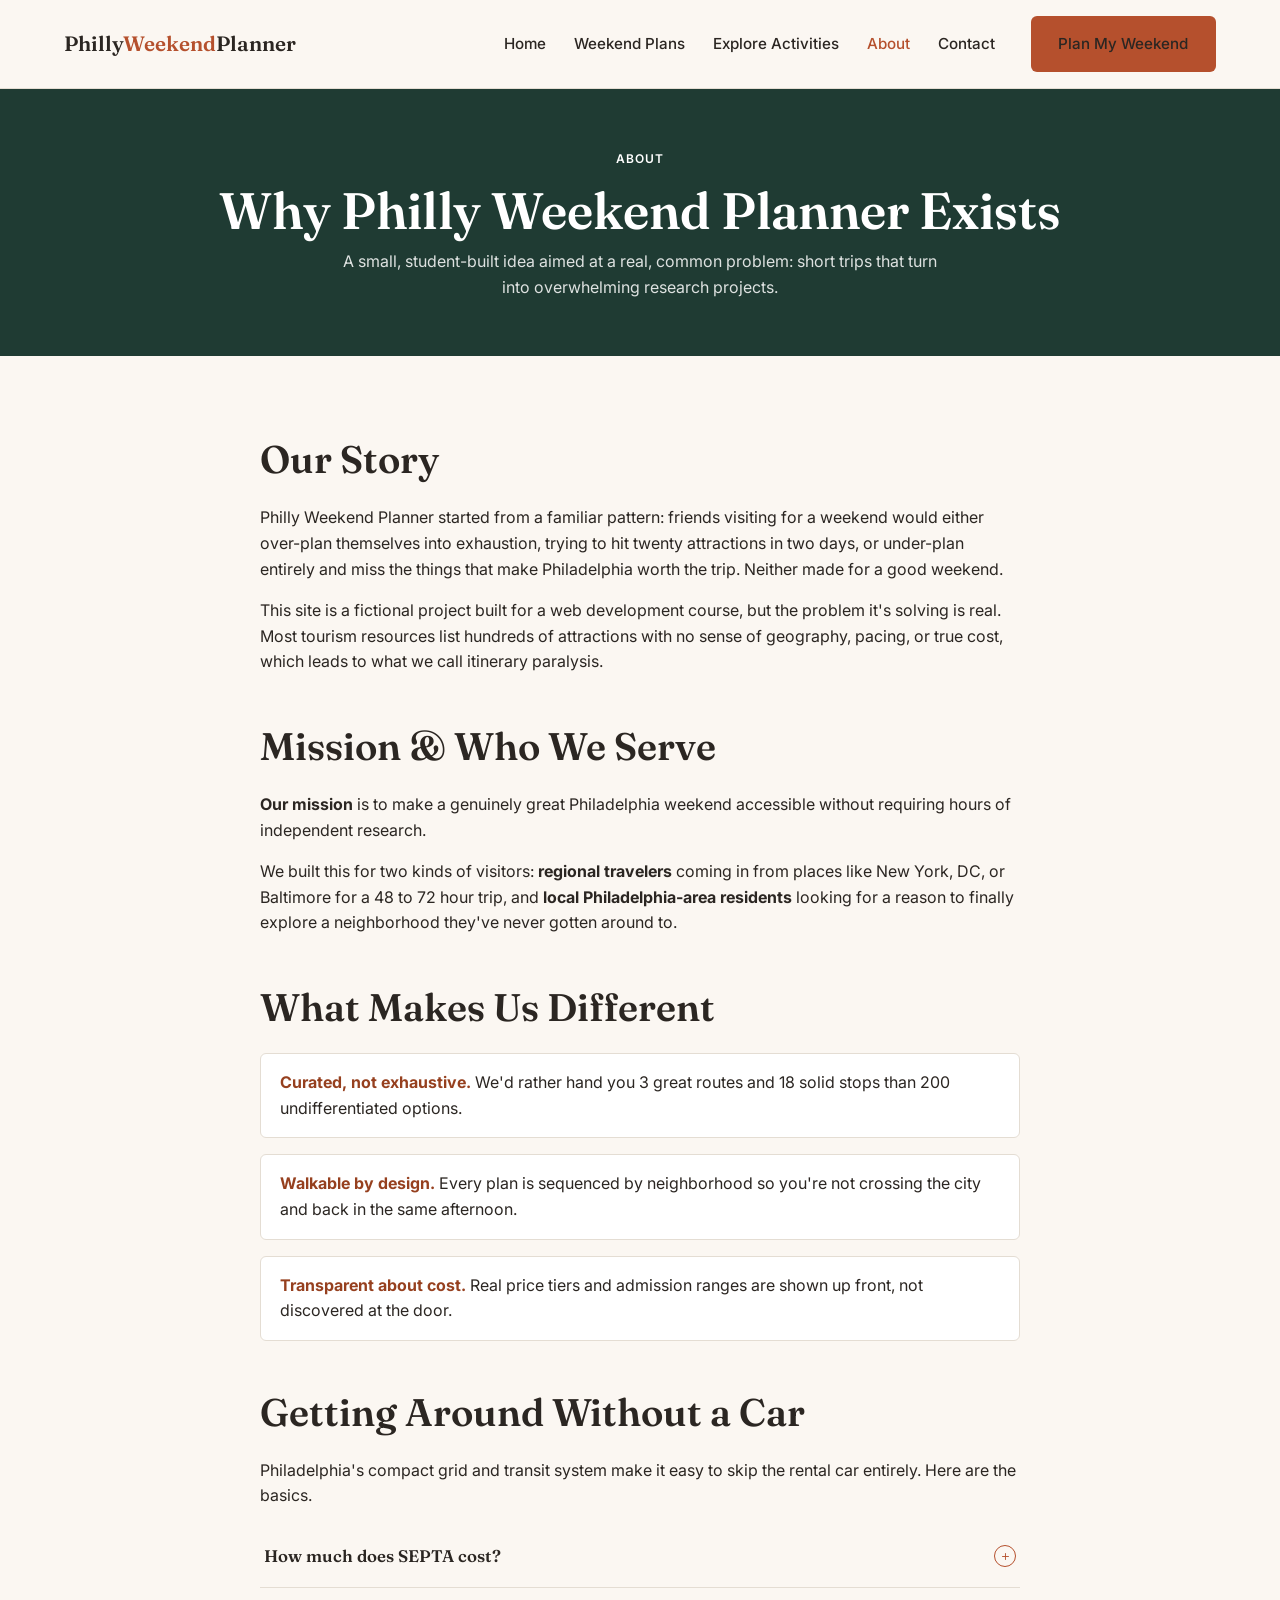
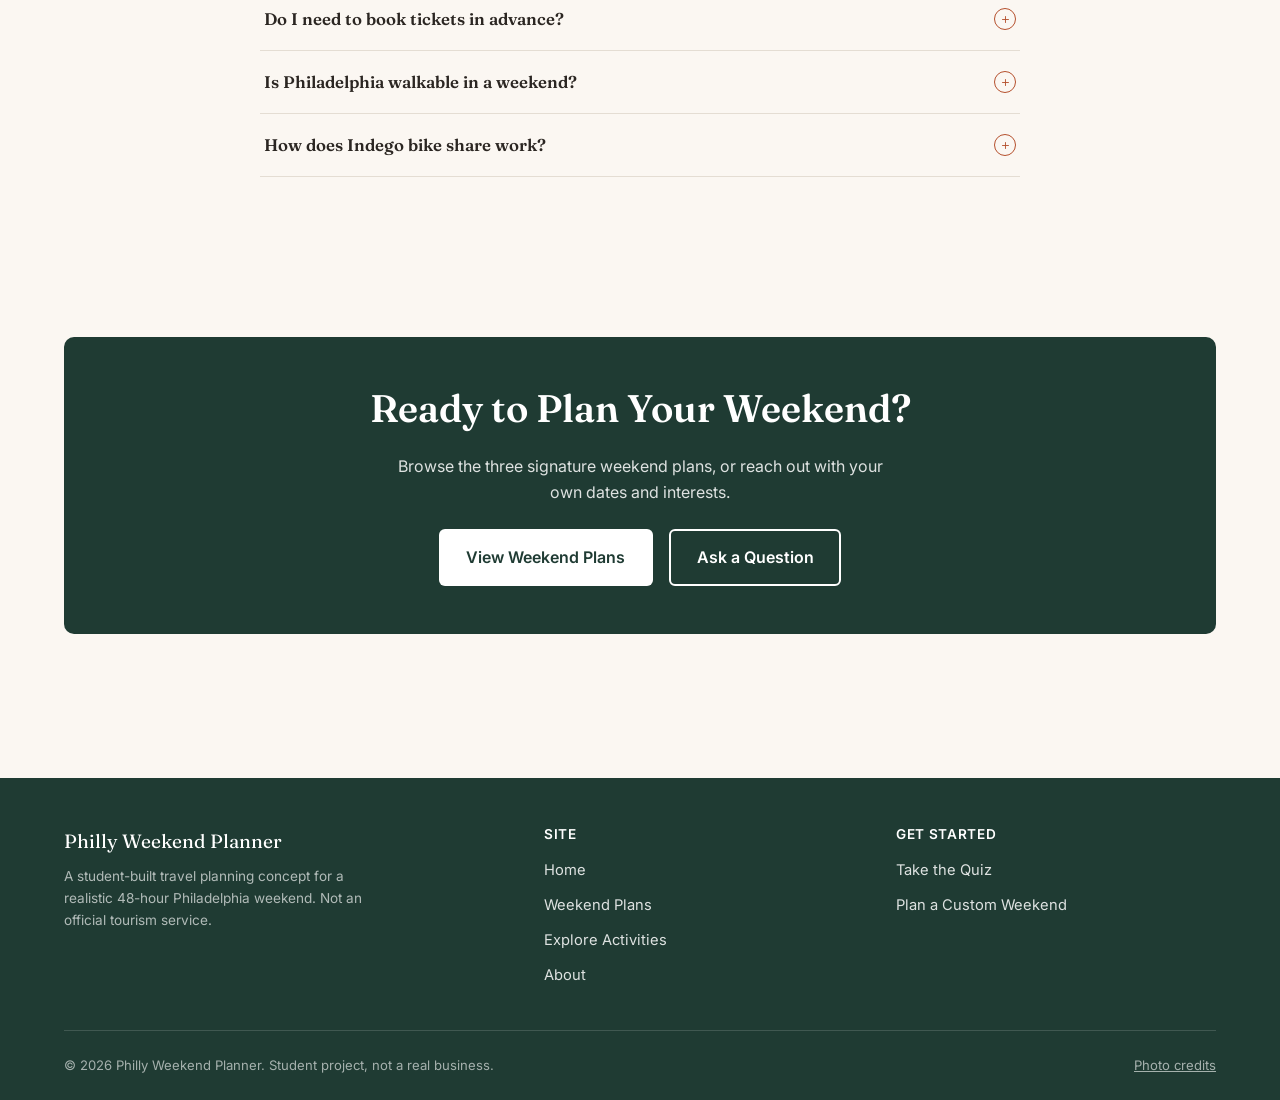
==== about.html @ f0b13072 "Add initial Philly Weekend Planner site draft Five-page static site (home, weekend plans, explore ac" ====
<!DOCTYPE html>
<html lang="en">
<head>
<meta charset="UTF-8" />
<meta name="viewport" content="width=device-width, initial-scale=1.0" />
<title>About | Philly Weekend Planner</title>
<meta name="description" content="Who Philly Weekend Planner is, why it exists, and how to get around Philadelphia without a car." />
<link rel="preconnect" href="https://fonts.googleapis.com">
<link rel="preconnect" href="https://fonts.gstatic.com" crossorigin>
<link href="https://fonts.googleapis.com/css2?family=Fraunces:wght@500;600;700&family=Inter:wght@400;500;600;700&display=swap" rel="stylesheet">
<link rel="stylesheet" href="css/styles.css" />
</head>
<body>

<header class="site-header">
  <nav class="nav">
    <a href="index.html" class="nav-logo">Philly<span>Weekend</span>Planner</a>
    <button class="nav-toggle" id="nav-toggle" aria-label="Toggle navigation" aria-expanded="false" aria-controls="nav-links">
      <span class="nav-toggle-bar"></span>
      <span class="nav-toggle-bar"></span>
      <span class="nav-toggle-bar"></span>
    </button>
    <ul class="nav-links" id="nav-links">
      <li><a href="index.html">Home</a></li>
      <li><a href="plans.html">Weekend Plans</a></li>
      <li><a href="explore.html">Explore Activities</a></li>
      <li><a href="about.html" aria-current="page">About</a></li>
      <li><a href="contact.html">Contact</a></li>
      <li class="nav-cta"><a href="index.html#quiz" class="btn btn-primary">Plan My Weekend</a></li>
    </ul>
  </nav>
</header>

<section class="page-banner">
  <div class="container">
    <span class="eyebrow" style="color:#fff;">About</span>
    <h1>Why Philly Weekend Planner Exists</h1>
    <p>A small, student-built idea aimed at a real, common problem: short trips that turn into overwhelming research projects.</p>
  </div>
</section>

<section>
  <div class="container">

    <div class="about-block">
      <h2>Our Story</h2>
      <p>Philly Weekend Planner started from a familiar pattern: friends visiting for a weekend would either over-plan themselves into exhaustion, trying to hit twenty attractions in two days, or under-plan entirely and miss the things that make Philadelphia worth the trip. Neither made for a good weekend.</p>
      <p>This site is a fictional project built for a web development course, but the problem it's solving is real. Most tourism resources list hundreds of attractions with no sense of geography, pacing, or true cost, which leads to what we call itinerary paralysis.</p>
    </div>

    <div class="about-block">
      <h2>Mission &amp; Who We Serve</h2>
      <p><strong>Our mission</strong> is to make a genuinely great Philadelphia weekend accessible without requiring hours of independent research.</p>
      <p>We built this for two kinds of visitors: <strong>regional travelers</strong> coming in from places like New York, DC, or Baltimore for a 48 to 72 hour trip, and <strong>local Philadelphia-area residents</strong> looking for a reason to finally explore a neighborhood they've never gotten around to.</p>
    </div>

    <div class="about-block">
      <h2>What Makes Us Different</h2>
      <ul class="differentiator-list">
        <li><strong>Curated, not exhaustive.</strong> We'd rather hand you 3 great routes and 18 solid stops than 200 undifferentiated options.</li>
        <li><strong>Walkable by design.</strong> Every plan is sequenced by neighborhood so you're not crossing the city and back in the same afternoon.</li>
        <li><strong>Transparent about cost.</strong> Real price tiers and admission ranges are shown up front, not discovered at the door.</li>
      </ul>
    </div>

    <div class="about-block">
      <h2>Getting Around Without a Car</h2>
      <p>Philadelphia's compact grid and transit system make it easy to skip the rental car entirely. Here are the basics.</p>

      <div class="accordion" id="faq-accordion">
        <div class="accordion-item">
          <button class="accordion-trigger" aria-expanded="false">
            How much does SEPTA cost?
            <span class="accordion-icon">+</span>
          </button>
          <div class="accordion-panel">
            <div class="accordion-panel-inner">
              <p>The base fare for bus and subway is $2.90 per ride when you tap a contactless credit card, debit card, Apple Pay, Google Pay, or a SEPTA Key card. Free transfers are included on up to two connections within two hours.</p>
            </div>
          </div>
        </div>
        <div class="accordion-item">
          <button class="accordion-trigger" aria-expanded="false">
            Do I need to book tickets in advance?
            <span class="accordion-icon">+</span>
          </button>
          <div class="accordion-panel">
            <div class="accordion-panel-inner">
              <p>For a few stops, yes. Independence Hall requires a free timed-entry reservation (plus a $1 booking fee), and Philadelphia's Magic Gardens sells out its weekend timed tickets days in advance. Most other stops, including the Liberty Bell and Reading Terminal Market, are walk-up.</p>
            </div>
          </div>
        </div>
        <div class="accordion-item">
          <button class="accordion-trigger" aria-expanded="false">
            Is Philadelphia walkable in a weekend?
            <span class="accordion-icon">+</span>
          </button>
          <div class="accordion-panel">
            <div class="accordion-panel-inner">
              <p>Yes, within a neighborhood. Center City sits on a compact grid between two rivers, and walking across the entire downtown core takes roughly 25 to 30 minutes. Our plans are built to keep each day's stops within one or two connected neighborhoods.</p>
            </div>
          </div>
        </div>
        <div class="accordion-item">
          <button class="accordion-trigger" aria-expanded="false">
            How does Indego bike share work?
            <span class="accordion-icon">+</span>
          </button>
          <div class="accordion-panel">
            <div class="accordion-panel-inner">
              <p>Indego has over 2,000 bikes across 200+ docking stations citywide. A 24-hour guest pass is $15 and includes unlimited 60-minute rides on classic bikes, which is plenty for getting between neighborhoods on your own schedule.</p>
            </div>
          </div>
        </div>
      </div>
    </div>

  </div>
</section>

<section>
  <div class="container">
    <div class="cta-banner">
      <h2>Ready to Plan Your Weekend?</h2>
      <p>Browse the three signature weekend plans, or reach out with your own dates and interests.</p>
      <div class="cta-row">
        <a href="plans.html" class="btn btn-light">View Weekend Plans</a>
        <a href="contact.html" class="btn btn-secondary" style="border-color:#fff; color:#fff;">Ask a Question</a>
      </div>
    </div>
  </div>
</section>

<footer class="site-footer">
  <div class="container">
    <div class="footer-grid">
      <div>
        <div class="footer-brand">Philly Weekend Planner</div>
        <p class="footer-note">A student-built travel planning concept for a realistic 48-hour Philadelphia weekend. Not an official tourism service.</p>
      </div>
      <div>
        <h4>Site</h4>
        <ul>
          <li><a href="index.html">Home</a></li>
          <li><a href="plans.html">Weekend Plans</a></li>
          <li><a href="explore.html">Explore Activities</a></li>
          <li><a href="about.html">About</a></li>
        </ul>
      </div>
      <div>
        <h4>Get Started</h4>
        <ul>
          <li><a href="index.html#quiz">Take the Quiz</a></li>
          <li><a href="contact.html">Plan a Custom Weekend</a></li>
        </ul>
      </div>
    </div>
    <div class="footer-bottom">
      <span>&copy; 2026 Philly Weekend Planner. Student project, not a real business.</span>
      <a href="images/CREDITS.md">Photo credits</a>
    </div>
  </div>
</footer>

<script src="js/nav.js"></script>
<script src="js/accordion.js"></script>
</body>
</html>
---- css/styles.css ----
/* ==========================================================================
   Philly Weekend Planner — shared stylesheet
   ========================================================================== */

:root {
  /* Colors */
  --color-bg: #fbf7f2;
  --color-surface: #ffffff;
  --color-text: #2b2622;
  --color-text-muted: #6b6259;
  --color-border: #e4ddd3;

  --color-primary: #b5502d;
  --color-primary-dark: #96401f;
  --color-secondary: #1f3b33;
  --color-secondary-light: #2e5347;

  --color-success-bg: #eaf4ea;
  --color-success-text: #205a2b;
  --color-error: #a3271b;
  --color-error-bg: #fbeceb;

  /* Type */
  --font-heading: "Fraunces", "Iowan Old Style", "Palatino Linotype", Georgia, serif;
  --font-body: "Inter", "Segoe UI", system-ui, -apple-system, sans-serif;

  /* Layout */
  --container-width: 1200px;
  --radius: 10px;
  --radius-sm: 6px;
  --shadow-card: 0 2px 10px rgba(43, 38, 34, 0.08);
  --shadow-card-hover: 0 8px 24px rgba(43, 38, 34, 0.14);
  --section-padding: 5rem 0;
}

@media (max-width: 600px) {
  :root {
    --section-padding: 3rem 0;
  }
}

/* ---- Reset & base ---- */
* { box-sizing: border-box; }
html { scroll-behavior: smooth; }

body {
  margin: 0;
  font-family: var(--font-body);
  color: var(--color-text);
  background: var(--color-bg);
  line-height: 1.6;
  font-size: 16px;
}

h1, h2, h3, h4 {
  font-family: var(--font-heading);
  line-height: 1.2;
  margin: 0 0 0.6em;
  font-weight: 600;
}

h1 { font-size: clamp(2rem, 5vw, 3.2rem); }
h2 { font-size: clamp(1.6rem, 3.5vw, 2.4rem); }
h3 { font-size: clamp(1.2rem, 2.5vw, 1.5rem); }

p { margin: 0 0 1em; }
p:last-child { margin-bottom: 0; }

a { color: var(--color-primary); }

img { max-width: 100%; height: auto; display: block; }

ul { padding-left: 1.2em; }

.container {
  width: 100%;
  max-width: var(--container-width);
  margin: 0 auto;
  padding: 0 1.5rem;
}

section { padding: var(--section-padding); }

.section-intro {
  max-width: 680px;
  margin: 0 auto 2.5rem;
  text-align: center;
}

.section-intro p { color: var(--color-text-muted); }

.eyebrow {
  display: inline-block;
  font-family: var(--font-body);
  font-weight: 600;
  letter-spacing: 0.08em;
  text-transform: uppercase;
  font-size: 0.75rem;
  color: var(--color-primary);
  margin-bottom: 0.75rem;
}

.text-center { text-align: center; }

/* ---- Buttons ---- */
.btn {
  display: inline-block;
  font-family: var(--font-body);
  font-weight: 600;
  font-size: 1rem;
  padding: 0.85rem 1.6rem;
  border-radius: var(--radius-sm);
  border: 2px solid transparent;
  cursor: pointer;
  text-decoration: none;
  text-align: center;
  transition: transform 0.15s ease, box-shadow 0.15s ease, background-color 0.15s ease;
}

.btn:active { transform: translateY(1px); }

.btn-primary {
  background: var(--color-primary);
  color: #fff;
}
.btn-primary:hover { background: var(--color-primary-dark); }

.btn-secondary {
  background: transparent;
  border-color: var(--color-secondary);
  color: var(--color-secondary);
}
.btn-secondary:hover { background: var(--color-secondary); color: #fff; }

.btn-light {
  background: #fff;
  color: var(--color-secondary);
}
.btn-light:hover { background: var(--color-bg); }

.btn-block { display: block; width: 100%; }

.cta-row {
  display: flex;
  flex-wrap: wrap;
  gap: 1rem;
  margin-top: 1.5rem;
}

/* ---- Header / Nav ---- */
.site-header {
  position: sticky;
  top: 0;
  z-index: 100;
  background: var(--color-bg);
  border-bottom: 1px solid var(--color-border);
}

.nav {
  display: flex;
  align-items: center;
  justify-content: space-between;
  padding: 1rem 1.5rem;
  max-width: var(--container-width);
  margin: 0 auto;
}

.nav-logo {
  font-family: var(--font-heading);
  font-weight: 600;
  font-size: 1.3rem;
  color: var(--color-text);
  text-decoration: none;
}

.nav-logo span { color: var(--color-primary); }

.nav-toggle {
  display: none;
  background: none;
  border: none;
  cursor: pointer;
  padding: 0.4rem;
}

.nav-toggle-bar {
  display: block;
  width: 24px;
  height: 2px;
  background: var(--color-text);
  margin: 5px 0;
  transition: transform 0.2s ease, opacity 0.2s ease;
}

.nav-links {
  display: flex;
  align-items: center;
  gap: 1.75rem;
  list-style: none;
  margin: 0;
  padding: 0;
}

.nav-links a {
  color: var(--color-text);
  text-decoration: none;
  font-weight: 500;
  font-size: 0.95rem;
}

.nav-links a:hover,
.nav-links a[aria-current="page"] {
  color: var(--color-primary);
}

.nav-cta { margin-left: 0.5rem; }

@media (max-width: 820px) {
  .nav-toggle { display: block; }

  .nav-links {
    position: absolute;
    top: 100%;
    left: 0;
    right: 0;
    background: var(--color-bg);
    border-bottom: 1px solid var(--color-border);
    flex-direction: column;
    align-items: flex-start;
    gap: 0;
    max-height: 0;
    overflow: hidden;
    transition: max-height 0.25s ease;
  }

  .nav-links.is-open { max-height: 400px; }

  .nav-links li { width: 100%; }

  .nav-links a {
    display: block;
    padding: 1rem 1.5rem;
    width: 100%;
    border-top: 1px solid var(--color-border);
  }

  .nav-cta { margin: 0.75rem 1.5rem 1rem; }
  .nav-cta .btn { display: block; }
}

/* ---- Hero ---- */
.hero {
  position: relative;
  color: #fff;
  background-size: cover;
  background-position: center;
  background-repeat: no-repeat;
  padding: 6rem 0;
}

.hero-inner { max-width: 640px; }

.hero h1 { color: #fff; }

.hero p.lead {
  font-size: 1.15rem;
  color: rgba(255,255,255,0.9);
  max-width: 540px;
}

.page-banner {
  background: var(--color-secondary);
  color: #fff;
  padding: 3.5rem 0;
  text-align: center;
}

.page-banner h1 { color: #fff; margin-bottom: 0.5rem; }
.page-banner p { color: rgba(255,255,255,0.85); max-width: 620px; margin: 0 auto; }

/* ---- Value pillars ---- */
.pillars {
  display: grid;
  grid-template-columns: repeat(3, 1fr);
  gap: 1.75rem;
}

.pillar {
  background: var(--color-surface);
  border: 1px solid var(--color-border);
  border-radius: var(--radius);
  padding: 2rem 1.5rem;
  text-align: center;
}

.pillar-icon {
  width: 52px;
  height: 52px;
  margin: 0 auto 1rem;
  border-radius: 50%;
  background: var(--color-bg);
  display: flex;
  align-items: center;
  justify-content: center;
  font-size: 1.5rem;
}

.pillar h3 { margin-bottom: 0.5rem; }
.pillar p { color: var(--color-text-muted); font-size: 0.95rem; }

@media (max-width: 760px) {
  .pillars { grid-template-columns: 1fr; }
}

/* ---- Cards (generic) ---- */
.card-grid {
  display: grid;
  grid-template-columns: repeat(3, 1fr);
  gap: 1.75rem;
}

.card {
  background: var(--color-surface);
  border: 1px solid var(--color-border);
  border-radius: var(--radius);
  overflow: hidden;
  box-shadow: var(--shadow-card);
  transition: box-shadow 0.2s ease, transform 0.2s ease;
  display: flex;
  flex-direction: column;
}

.card:hover { box-shadow: var(--shadow-card-hover); transform: translateY(-2px); }

.card-image {
  aspect-ratio: 4 / 3;
  width: 100%;
  object-fit: cover;
  background: var(--color-border);
}

.card-body {
  padding: 1.4rem;
  display: flex;
  flex-direction: column;
  flex-grow: 1;
}

.card-body h3 { margin-bottom: 0.4rem; }

.card-meta {
  display: flex;
  flex-wrap: wrap;
  gap: 0.4rem;
  margin-bottom: 0.7rem;
}

.tag {
  display: inline-block;
  font-size: 0.72rem;
  font-weight: 600;
  letter-spacing: 0.03em;
  text-transform: uppercase;
  padding: 0.25rem 0.6rem;
  border-radius: 999px;
  background: var(--color-bg);
  color: var(--color-text-muted);
  border: 1px solid var(--color-border);
}

.tag-price { color: var(--color-primary-dark); border-color: rgba(181,80,45,0.3); background: rgba(181,80,45,0.08); }
.tag-setting { color: var(--color-secondary); border-color: rgba(31,59,51,0.25); background: rgba(31,59,51,0.06); }

.card-body p.description {
  color: var(--color-text-muted);
  font-size: 0.94rem;
  flex-grow: 1;
}

.card-footer-link {
  margin-top: 0.9rem;
  font-weight: 600;
  font-size: 0.9rem;
  text-decoration: none;
}

@media (max-width: 980px) {
  .card-grid { grid-template-columns: repeat(2, 1fr); }
}
@media (max-width: 620px) {
  .card-grid { grid-template-columns: 1fr; }
}

/* ---- CTA banner ---- */
.cta-banner {
  background: var(--color-secondary);
  color: #fff;
  border-radius: var(--radius);
  padding: 3rem 2rem;
  text-align: center;
}

.cta-banner h2 { color: #fff; }
.cta-banner p { color: rgba(255,255,255,0.85); max-width: 520px; margin: 0 auto 0.5rem; }
.cta-banner .cta-row { justify-content: center; }

/* ---- Quiz ---- */
.quiz-panel {
  background: var(--color-surface);
  border: 1px solid var(--color-border);
  border-radius: var(--radius);
  padding: 2.5rem;
  max-width: 780px;
  margin: 0 auto;
}

.quiz-question { margin-bottom: 1.75rem; }
.quiz-question legend {
  font-family: var(--font-heading);
  font-weight: 600;
  font-size: 1.1rem;
  padding: 0;
  margin-bottom: 0.9rem;
}

.quiz-options {
  display: grid;
  grid-template-columns: repeat(auto-fit, minmax(190px, 1fr));
  gap: 0.75rem;
}

.quiz-option {
  position: relative;
}

.quiz-option input {
  position: absolute;
  opacity: 0;
  inset: 0;
  cursor: pointer;
}

.quiz-option label {
  display: block;
  padding: 0.9rem 1rem;
  border: 1.5px solid var(--color-border);
  border-radius: var(--radius-sm);
  cursor: pointer;
  font-weight: 500;
  font-size: 0.95rem;
  transition: border-color 0.15s ease, background-color 0.15s ease;
}

.quiz-option input:checked + label {
  border-color: var(--color-primary);
  background: rgba(181,80,45,0.08);
  color: var(--color-primary-dark);
}

.quiz-option input:focus-visible + label {
  outline: 2px solid var(--color-primary);
  outline-offset: 2px;
}

.quiz-error {
  color: var(--color-error);
  font-size: 0.88rem;
  margin: -0.5rem 0 1rem;
  display: none;
}

.quiz-error.is-visible { display: block; }

#quiz-results { margin-top: 2rem; }

.result-card {
  background: var(--color-bg);
  border: 1px solid var(--color-border);
  border-radius: var(--radius);
  padding: 2rem;
  animation: fadeIn 0.3s ease;
}

.result-card h3 { margin-bottom: 0.3rem; }
.result-card .result-tagline { color: var(--color-text-muted); margin-bottom: 1.2rem; }

.result-columns {
  display: grid;
  grid-template-columns: 1fr 1fr;
  gap: 1.5rem;
  margin-bottom: 1.2rem;
}

.result-columns h4 {
  font-family: var(--font-body);
  text-transform: uppercase;
  letter-spacing: 0.04em;
  font-size: 0.78rem;
  color: var(--color-primary-dark);
  margin-bottom: 0.5rem;
}

.result-columns ul { margin: 0; padding-left: 1.1em; font-size: 0.94rem; }
.result-columns li { margin-bottom: 0.35rem; }

.result-budget-note {
  font-size: 0.9rem;
  color: var(--color-secondary);
  background: rgba(31,59,51,0.07);
  border-radius: var(--radius-sm);
  padding: 0.7rem 1rem;
  margin-bottom: 1.3rem;
}

@media (max-width: 560px) {
  .quiz-panel { padding: 1.5rem; }
  .result-columns { grid-template-columns: 1fr; }
}

@keyframes fadeIn {
  from { opacity: 0; transform: translateY(6px); }
  to { opacity: 1; transform: translateY(0); }
}

/* ---- Offerings (Weekend Plans page) ---- */
.offering {
  display: grid;
  grid-template-columns: 1fr 1fr;
  gap: 2.5rem;
  align-items: center;
  padding: 3rem 0;
  border-bottom: 1px solid var(--color-border);
}

.offering:last-of-type { border-bottom: none; }

.offering:nth-of-type(even) .offering-image { order: 2; }

.offering-image img {
  border-radius: var(--radius);
  aspect-ratio: 5 / 4;
  object-fit: cover;
}

.offering-benefit {
  background: var(--color-bg);
  border-left: 3px solid var(--color-primary);
  padding: 0.9rem 1.1rem;
  border-radius: 0 var(--radius-sm) var(--radius-sm) 0;
  margin: 1.2rem 0;
  font-size: 0.95rem;
}

.schedule {
  display: grid;
  grid-template-columns: 1fr 1fr;
  gap: 1.2rem;
  margin: 1.2rem 0;
}

.schedule h4 {
  font-family: var(--font-body);
  text-transform: uppercase;
  letter-spacing: 0.04em;
  font-size: 0.75rem;
  color: var(--color-text-muted);
  margin-bottom: 0.5rem;
}

.schedule ul { margin: 0; padding-left: 1.1em; font-size: 0.92rem; }
.schedule li { margin-bottom: 0.4rem; }

@media (max-width: 860px) {
  .offering { grid-template-columns: 1fr; }
  .offering:nth-of-type(even) .offering-image { order: 0; }
  .schedule { grid-template-columns: 1fr; }
}

.callout {
  background: #fff8ec;
  border: 1px solid #f0ddb0;
  border-radius: var(--radius);
  padding: 1.5rem 1.75rem;
  margin-top: 1rem;
}

.callout h3 { margin-bottom: 0.5rem; }

/* ---- Explore / filters ---- */
.filter-bar {
  background: var(--color-surface);
  border: 1px solid var(--color-border);
  border-radius: var(--radius);
  padding: 1.5rem;
  display: grid;
  grid-template-columns: 2fr 1fr 1fr 1fr;
  gap: 1rem;
  margin-bottom: 2rem;
}

.filter-field label {
  display: block;
  font-size: 0.78rem;
  font-weight: 600;
  text-transform: uppercase;
  letter-spacing: 0.03em;
  color: var(--color-text-muted);
  margin-bottom: 0.4rem;
}

.filter-field input,
.filter-field select {
  width: 100%;
  padding: 0.65rem 0.75rem;
  border: 1.5px solid var(--color-border);
  border-radius: var(--radius-sm);
  font-family: var(--font-body);
  font-size: 0.95rem;
  background: #fff;
  color: var(--color-text);
}

.filter-field input:focus,
.filter-field select:focus {
  outline: 2px solid var(--color-primary);
  outline-offset: 1px;
}

@media (max-width: 900px) {
  .filter-bar { grid-template-columns: 1fr 1fr; }
}
@media (max-width: 560px) {
  .filter-bar { grid-template-columns: 1fr; }
}

.results-meta {
  display: flex;
  justify-content: space-between;
  align-items: baseline;
  margin-bottom: 1.2rem;
  color: var(--color-text-muted);
  font-size: 0.9rem;
}

.empty-state {
  text-align: center;
  padding: 3.5rem 1.5rem;
  color: var(--color-text-muted);
  border: 1px dashed var(--color-border);
  border-radius: var(--radius);
  display: none;
}

.empty-state.is-visible { display: block; }

/* ---- About page ---- */
.about-block {
  max-width: 760px;
  margin: 0 auto 3rem;
}

.about-block:last-child { margin-bottom: 0; }

.differentiator-list {
  list-style: none;
  padding: 0;
  display: grid;
  gap: 1rem;
}

.differentiator-list li {
  background: var(--color-surface);
  border: 1px solid var(--color-border);
  border-radius: var(--radius-sm);
  padding: 1rem 1.2rem;
}

.differentiator-list strong { color: var(--color-primary-dark); }

/* ---- Accordion ---- */
.accordion { max-width: 760px; margin: 0 auto; }

.accordion-item {
  border-bottom: 1px solid var(--color-border);
}

.accordion-trigger {
  width: 100%;
  text-align: left;
  background: none;
  border: none;
  padding: 1.25rem 0.25rem;
  font-family: var(--font-heading);
  font-size: 1.05rem;
  font-weight: 600;
  color: var(--color-text);
  cursor: pointer;
  display: flex;
  justify-content: space-between;
  align-items: center;
  gap: 1rem;
}

.accordion-icon {
  flex-shrink: 0;
  width: 22px;
  height: 22px;
  border-radius: 50%;
  border: 1.5px solid var(--color-primary);
  color: var(--color-primary);
  display: flex;
  align-items: center;
  justify-content: center;
  font-size: 1rem;
  transition: transform 0.2s ease;
}

.accordion-item.is-open .accordion-icon { transform: rotate(45deg); }

.accordion-panel {
  max-height: 0;
  overflow: hidden;
  transition: max-height 0.25s ease;
}

.accordion-panel-inner {
  padding: 0 0.25rem 1.25rem;
  color: var(--color-text-muted);
}

/* ---- Forms (Contact page) ---- */
.contact-layout {
  display: grid;
  grid-template-columns: 1.6fr 1fr;
  gap: 2.5rem;
  align-items: start;
}

@media (max-width: 860px) {
  .contact-layout { grid-template-columns: 1fr; }
}

.form-card {
  background: var(--color-surface);
  border: 1px solid var(--color-border);
  border-radius: var(--radius);
  padding: 2rem;
}

.form-row { margin-bottom: 1.3rem; }

.form-row label {
  display: block;
  font-weight: 600;
  font-size: 0.92rem;
  margin-bottom: 0.4rem;
}

.form-row .hint {
  font-weight: 400;
  color: var(--color-text-muted);
  font-size: 0.82rem;
}

.form-row input,
.form-row select,
.form-row textarea {
  width: 100%;
  padding: 0.75rem 0.9rem;
  border: 1.5px solid var(--color-border);
  border-radius: var(--radius-sm);
  font-family: var(--font-body);
  font-size: 1rem;
  background: #fff;
  color: var(--color-text);
}

.form-row textarea { resize: vertical; min-height: 110px; }

.form-row input:focus,
.form-row select:focus,
.form-row textarea:focus {
  outline: 2px solid var(--color-primary);
  outline-offset: 1px;
}

.form-row.has-error input,
.form-row.has-error select,
.form-row.has-error textarea {
  border-color: var(--color-error);
  background: var(--color-error-bg);
}

.field-error {
  display: none;
  color: var(--color-error);
  font-size: 0.85rem;
  margin-top: 0.4rem;
}

.form-row.has-error .field-error { display: block; }

.checkbox-group {
  display: grid;
  grid-template-columns: repeat(2, 1fr);
  gap: 0.5rem;
}

.checkbox-group label {
  display: flex;
  align-items: center;
  gap: 0.5rem;
  font-weight: 400;
  font-size: 0.92rem;
}

.checkbox-group input { width: auto; }

.form-banner {
  display: none;
  padding: 0.9rem 1.1rem;
  border-radius: var(--radius-sm);
  font-size: 0.92rem;
  margin-bottom: 1.3rem;
}

.form-banner.is-error {
  display: block;
  background: var(--color-error-bg);
  color: var(--color-error);
  border: 1px solid rgba(163,39,27,0.25);
}

.form-banner.is-success {
  display: block;
  background: var(--color-success-bg);
  color: var(--color-success-text);
  border: 1px solid rgba(32,90,43,0.25);
}

.sidebar-card {
  background: var(--color-secondary);
  color: #fff;
  border-radius: var(--radius);
  padding: 1.8rem;
}

.sidebar-card h3 { color: #fff; }
.sidebar-card ul { padding-left: 1.1em; }
.sidebar-card li { margin-bottom: 0.6rem; font-size: 0.94rem; color: rgba(255,255,255,0.9); }

/* ---- Footer ---- */
.site-footer {
  background: var(--color-secondary);
  color: rgba(255,255,255,0.85);
  padding: 3rem 0 1.5rem;
  margin-top: 4rem;
}

.footer-grid {
  display: grid;
  grid-template-columns: 1.4fr 1fr 1fr;
  gap: 2rem;
  margin-bottom: 2rem;
}

.footer-grid h4 {
  color: #fff;
  font-family: var(--font-body);
  font-size: 0.85rem;
  text-transform: uppercase;
  letter-spacing: 0.05em;
  margin-bottom: 0.9rem;
}

.footer-grid ul { list-style: none; padding: 0; margin: 0; }
.footer-grid li { margin-bottom: 0.6rem; }
.footer-grid a { color: rgba(255,255,255,0.85); text-decoration: none; font-size: 0.92rem; }
.footer-grid a:hover { color: #fff; }

.footer-brand { color: #fff; font-family: var(--font-heading); font-size: 1.2rem; margin-bottom: 0.6rem; }
.footer-note { font-size: 0.85rem; color: rgba(255,255,255,0.65); max-width: 320px; }

.footer-bottom {
  border-top: 1px solid rgba(255,255,255,0.15);
  padding-top: 1.5rem;
  font-size: 0.82rem;
  color: rgba(255,255,255,0.6);
  display: flex;
  flex-wrap: wrap;
  gap: 0.5rem 1.5rem;
  justify-content: space-between;
}

.footer-bottom a { color: rgba(255,255,255,0.6); }

@media (max-width: 700px) {
  .footer-grid { grid-template-columns: 1fr 1fr; }
}
@media (max-width: 460px) {
  .footer-grid { grid-template-columns: 1fr; }
}

/* ---- Two-up layout used on Home for featured plans intro etc ---- */
.split {
  display: grid;
  grid-template-columns: 1fr 1fr;
  gap: 2.5rem;
  align-items: center;
}

@media (max-width: 800px) {
  .split { grid-template-columns: 1fr; }
}

/* ---- Price tier legend chip used in offerings ---- */
.price-chip {
  display: inline-flex;
  align-items: center;
  gap: 0.4rem;
  font-size: 0.82rem;
  font-weight: 600;
  color: var(--color-primary-dark);
  margin-bottom: 0.5rem;
}

/* ---- Utility ---- */
.mt-lg { margin-top: 3rem; }
.visually-hidden {
  position: absolute;
  width: 1px; height: 1px;
  overflow: hidden;
  clip: rect(0 0 0 0);
  white-space: nowrap;
}
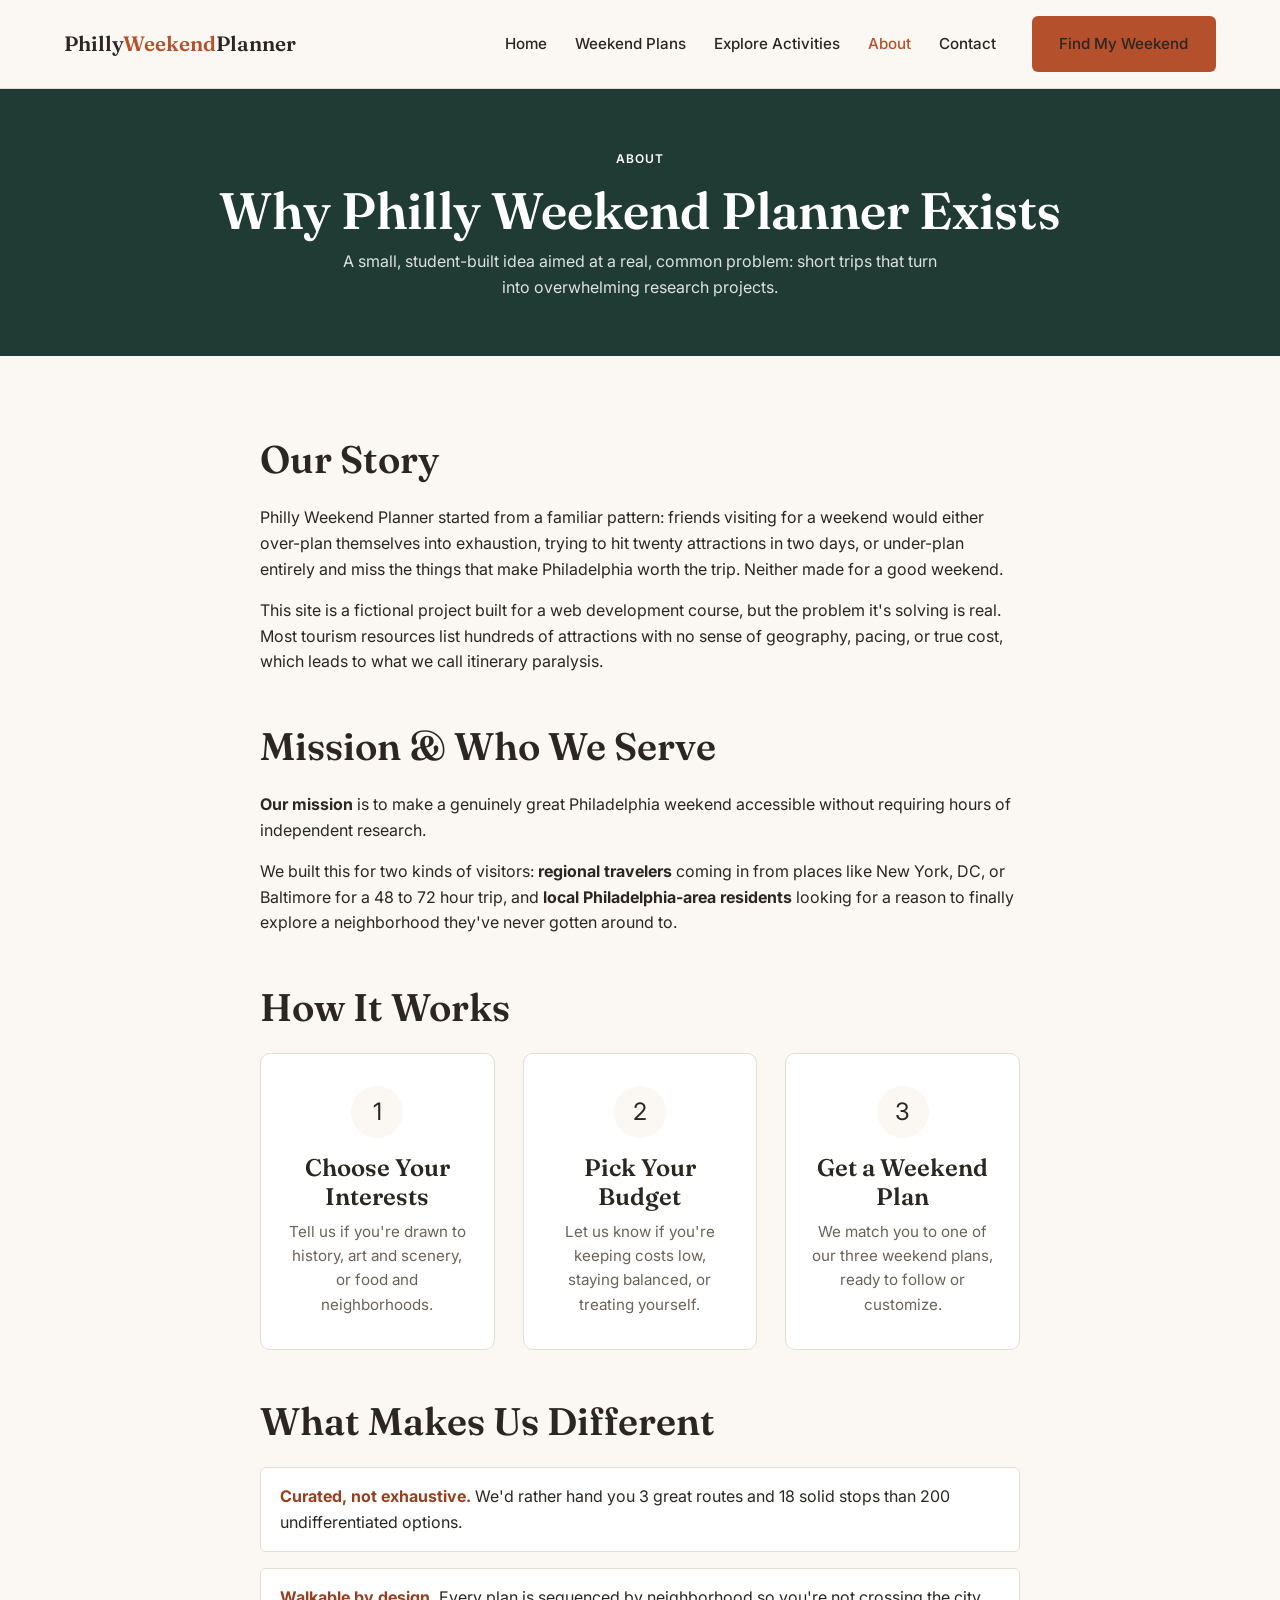
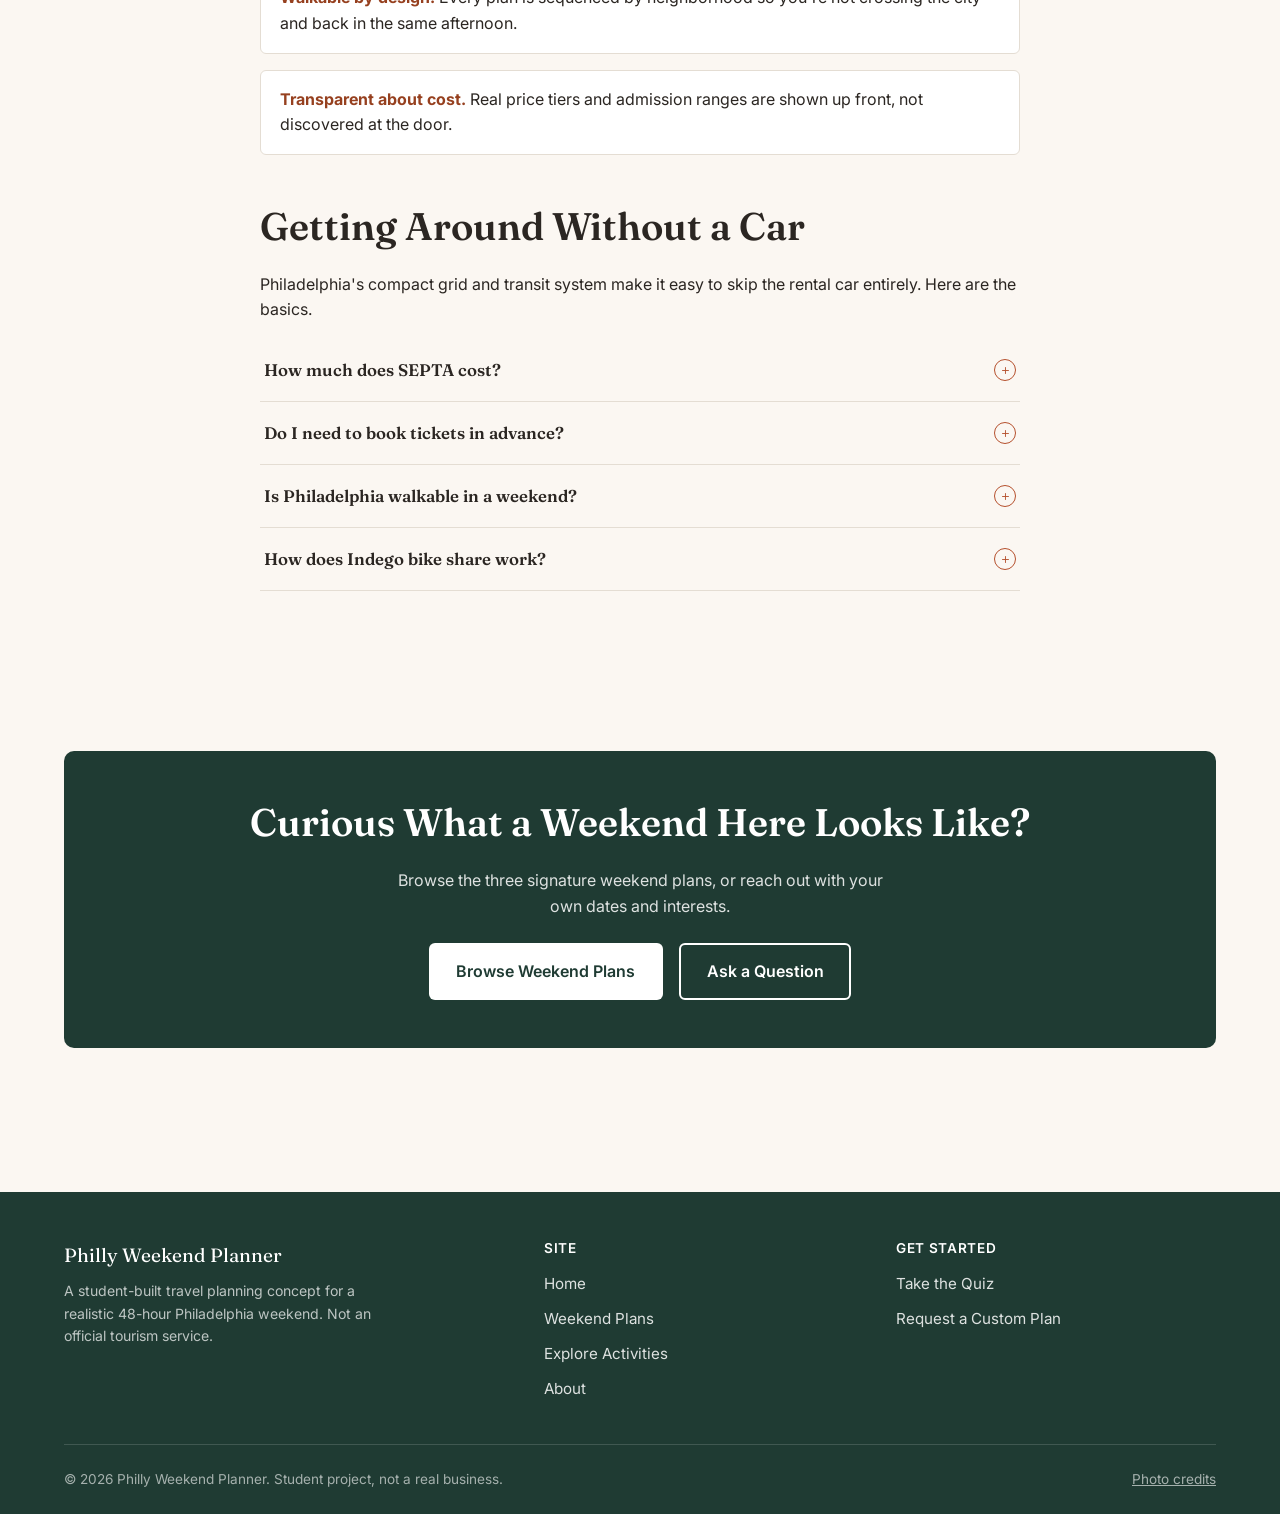
==== commit 14625ce2: "Refine site copy, quiz, images, and add budget calculator Clarify the personalized planning service " ====
--- a/about.html
+++ b/about.html
@@ -26,7 +26,7 @@
       <li><a href="explore.html">Explore Activities</a></li>
       <li><a href="about.html" aria-current="page">About</a></li>
       <li><a href="contact.html">Contact</a></li>
-      <li class="nav-cta"><a href="index.html#quiz" class="btn btn-primary">Plan My Weekend</a></li>
+      <li class="nav-cta"><a href="index.html#quiz" class="btn btn-primary">Find My Weekend</a></li>
     </ul>
   </nav>
 </header>
@@ -52,6 +52,27 @@
       <h2>Mission &amp; Who We Serve</h2>
       <p><strong>Our mission</strong> is to make a genuinely great Philadelphia weekend accessible without requiring hours of independent research.</p>
       <p>We built this for two kinds of visitors: <strong>regional travelers</strong> coming in from places like New York, DC, or Baltimore for a 48 to 72 hour trip, and <strong>local Philadelphia-area residents</strong> looking for a reason to finally explore a neighborhood they've never gotten around to.</p>
+    </div>
+
+    <div class="about-block">
+      <h2>How It Works</h2>
+      <div class="pillars">
+        <div class="pillar">
+          <div class="pillar-icon" aria-hidden="true">1</div>
+          <h3>Choose Your Interests</h3>
+          <p>Tell us if you're drawn to history, art and scenery, or food and neighborhoods.</p>
+        </div>
+        <div class="pillar">
+          <div class="pillar-icon" aria-hidden="true">2</div>
+          <h3>Pick Your Budget</h3>
+          <p>Let us know if you're keeping costs low, staying balanced, or treating yourself.</p>
+        </div>
+        <div class="pillar">
+          <div class="pillar-icon" aria-hidden="true">3</div>
+          <h3>Get a Weekend Plan</h3>
+          <p>We match you to one of our three weekend plans, ready to follow or customize.</p>
+        </div>
+      </div>
     </div>
 
     <div class="about-block">
@@ -121,10 +142,10 @@
 <section>
   <div class="container">
     <div class="cta-banner">
-      <h2>Ready to Plan Your Weekend?</h2>
+      <h2>Curious What a Weekend Here Looks Like?</h2>
       <p>Browse the three signature weekend plans, or reach out with your own dates and interests.</p>
       <div class="cta-row">
-        <a href="plans.html" class="btn btn-light">View Weekend Plans</a>
+        <a href="plans.html" class="btn btn-light">Browse Weekend Plans</a>
         <a href="contact.html" class="btn btn-secondary" style="border-color:#fff; color:#fff;">Ask a Question</a>
       </div>
     </div>
@@ -151,7 +172,7 @@
         <h4>Get Started</h4>
         <ul>
           <li><a href="index.html#quiz">Take the Quiz</a></li>
-          <li><a href="contact.html">Plan a Custom Weekend</a></li>
+          <li><a href="contact.html">Request a Custom Plan</a></li>
         </ul>
       </div>
     </div>
--- a/css/styles.css
+++ b/css/styles.css
@@ -118,6 +118,18 @@
 }
 
 .btn:active { transform: translateY(1px); }
+
+.btn:focus-visible {
+  outline: 3px solid var(--color-secondary);
+  outline-offset: 2px;
+}
+
+a:focus-visible,
+.accordion-trigger:focus-visible,
+.card-footer-link:focus-visible {
+  outline: 2px solid var(--color-primary);
+  outline-offset: 2px;
+}
 
 .btn-primary {
   background: var(--color-primary);
@@ -357,7 +369,7 @@
 
 .tag {
   display: inline-block;
-  font-size: 0.72rem;
+  font-size: 0.78rem;
   font-weight: 600;
   letter-spacing: 0.03em;
   text-transform: uppercase;
@@ -373,7 +385,7 @@
 
 .card-body p.description {
   color: var(--color-text-muted);
-  font-size: 0.94rem;
+  font-size: 0.97rem;
   flex-grow: 1;
 }
 
@@ -482,7 +494,15 @@
 }
 
 .result-card h3 { margin-bottom: 0.3rem; }
-.result-card .result-tagline { color: var(--color-text-muted); margin-bottom: 1.2rem; }
+.result-card .result-tagline { color: var(--color-text-muted); margin-bottom: 1rem; }
+
+.result-reason {
+  font-size: 0.95rem;
+  background: rgba(181,80,45,0.08);
+  border-radius: var(--radius-sm);
+  padding: 0.8rem 1rem;
+  margin-bottom: 1.3rem;
+}
 
 .result-columns {
   display: grid;
@@ -567,7 +587,7 @@
   margin-bottom: 0.5rem;
 }
 
-.schedule ul { margin: 0; padding-left: 1.1em; font-size: 0.92rem; }
+.schedule ul { margin: 0; padding-left: 1.1em; font-size: 0.96rem; }
 .schedule li { margin-bottom: 0.4rem; }
 
 @media (max-width: 860px) {
@@ -585,6 +605,50 @@
 }
 
 .callout h3 { margin-bottom: 0.5rem; }
+
+/* ---- Budget calculator (Weekend Plans page, secondary feature) ---- */
+.calculator-panel {
+  background: var(--color-surface);
+  border: 1px solid var(--color-border);
+  border-radius: var(--radius);
+  padding: 2rem;
+  max-width: 780px;
+  margin: 0 auto;
+}
+
+.calculator-inputs {
+  display: grid;
+  grid-template-columns: repeat(auto-fit, minmax(150px, 1fr));
+  gap: 1rem;
+  margin-bottom: 1.5rem;
+}
+
+.calculator-total {
+  display: flex;
+  align-items: baseline;
+  justify-content: space-between;
+  gap: 1rem;
+  background: var(--color-bg);
+  border-radius: var(--radius-sm);
+  padding: 1.1rem 1.4rem;
+}
+
+.calculator-total span {
+  font-weight: 600;
+  color: var(--color-text-muted);
+  font-size: 0.95rem;
+}
+
+.calculator-total strong {
+  font-family: var(--font-heading);
+  font-size: 1.8rem;
+  color: var(--color-primary-dark);
+}
+
+@media (max-width: 480px) {
+  .calculator-panel { padding: 1.5rem; }
+  .calculator-total { flex-direction: column; align-items: flex-start; gap: 0.3rem; }
+}
 
 /* ---- Explore / filters ---- */
 .filter-bar {
@@ -759,7 +823,7 @@
 .form-row .hint {
   font-weight: 400;
   color: var(--color-text-muted);
-  font-size: 0.82rem;
+  font-size: 0.86rem;
 }
 
 .form-row input,
@@ -794,7 +858,7 @@
 .field-error {
   display: none;
   color: var(--color-error);
-  font-size: 0.85rem;
+  font-size: 0.88rem;
   margin-top: 0.4rem;
 }
 
@@ -847,7 +911,7 @@
 
 .sidebar-card h3 { color: #fff; }
 .sidebar-card ul { padding-left: 1.1em; }
-.sidebar-card li { margin-bottom: 0.6rem; font-size: 0.94rem; color: rgba(255,255,255,0.9); }
+.sidebar-card li { margin-bottom: 0.6rem; font-size: 0.97rem; color: rgba(255,255,255,0.9); }
 
 /* ---- Footer ---- */
 .site-footer {
@@ -875,16 +939,16 @@
 
 .footer-grid ul { list-style: none; padding: 0; margin: 0; }
 .footer-grid li { margin-bottom: 0.6rem; }
-.footer-grid a { color: rgba(255,255,255,0.85); text-decoration: none; font-size: 0.92rem; }
+.footer-grid a { color: rgba(255,255,255,0.85); text-decoration: none; font-size: 0.95rem; }
 .footer-grid a:hover { color: #fff; }
 
 .footer-brand { color: #fff; font-family: var(--font-heading); font-size: 1.2rem; margin-bottom: 0.6rem; }
-.footer-note { font-size: 0.85rem; color: rgba(255,255,255,0.65); max-width: 320px; }
+.footer-note { font-size: 0.88rem; color: rgba(255,255,255,0.7); max-width: 320px; }
 
 .footer-bottom {
   border-top: 1px solid rgba(255,255,255,0.15);
   padding-top: 1.5rem;
-  font-size: 0.82rem;
+  font-size: 0.85rem;
   color: rgba(255,255,255,0.6);
   display: flex;
   flex-wrap: wrap;
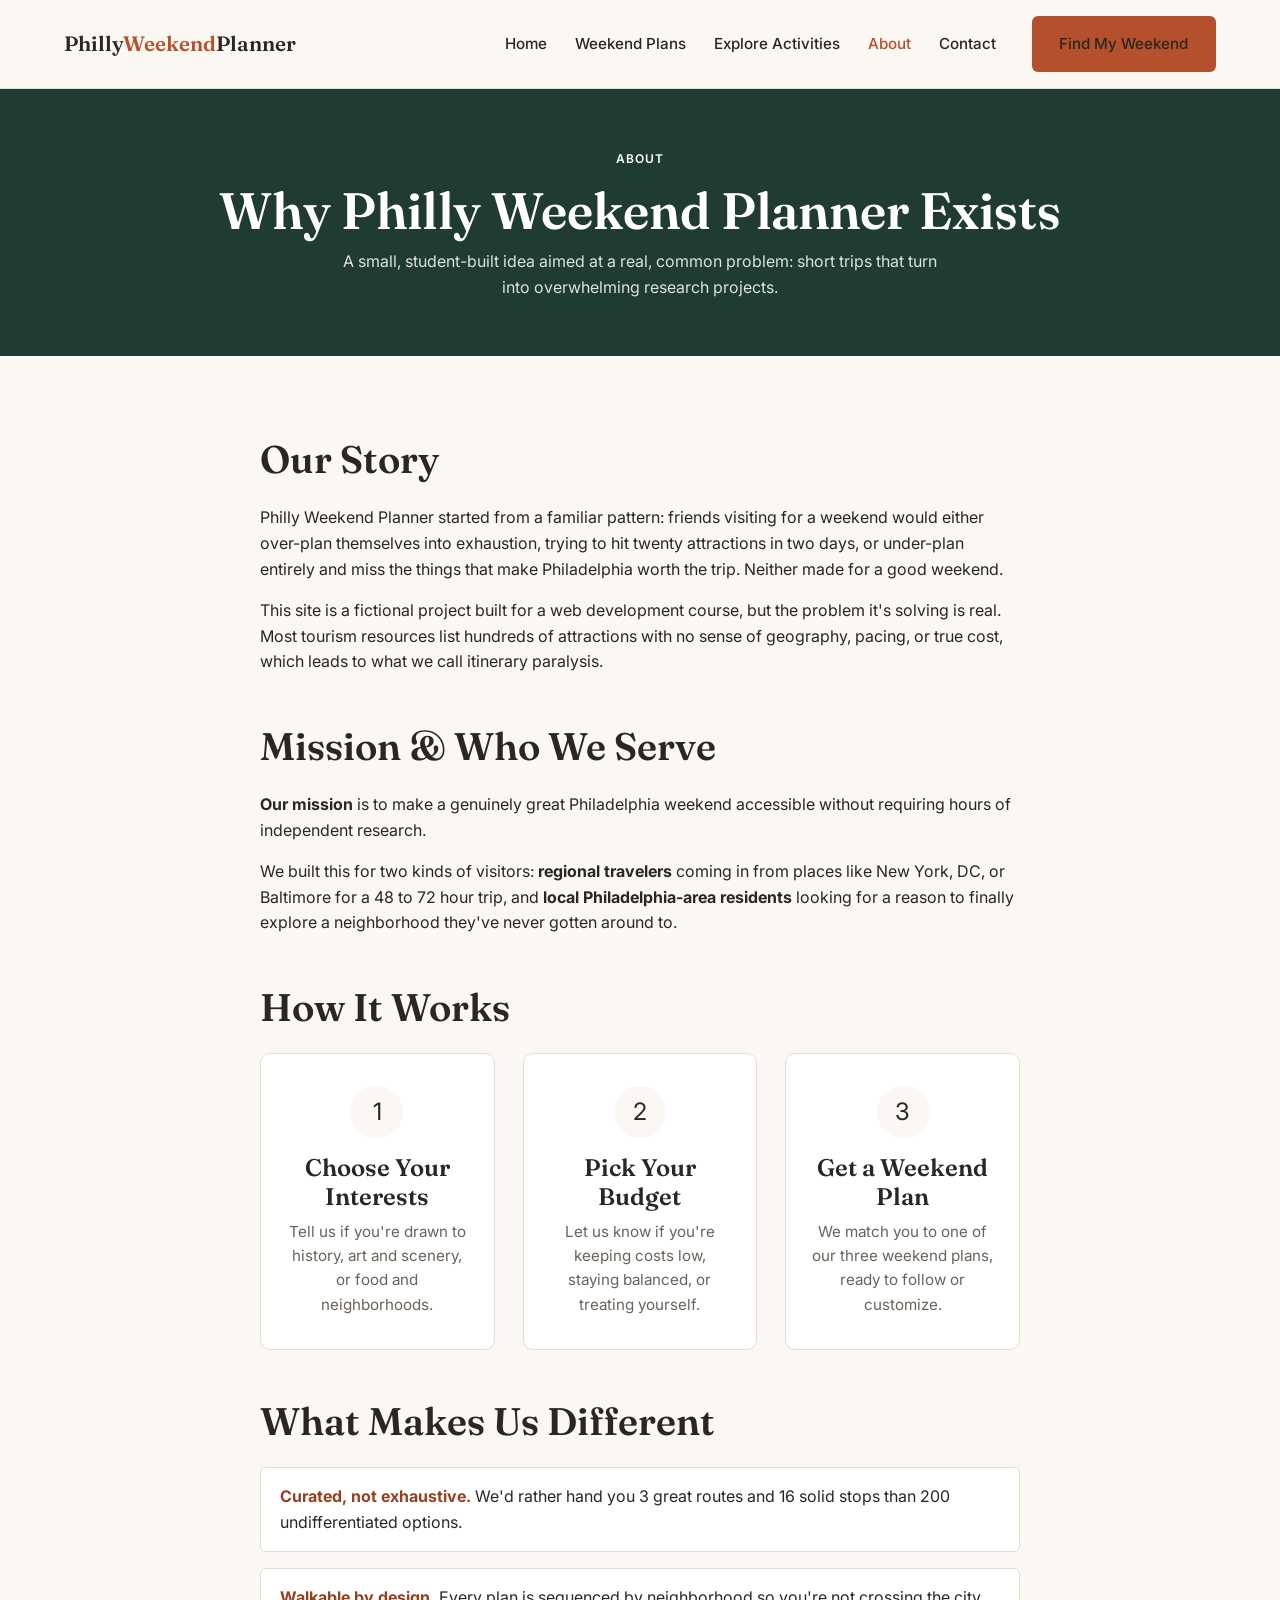
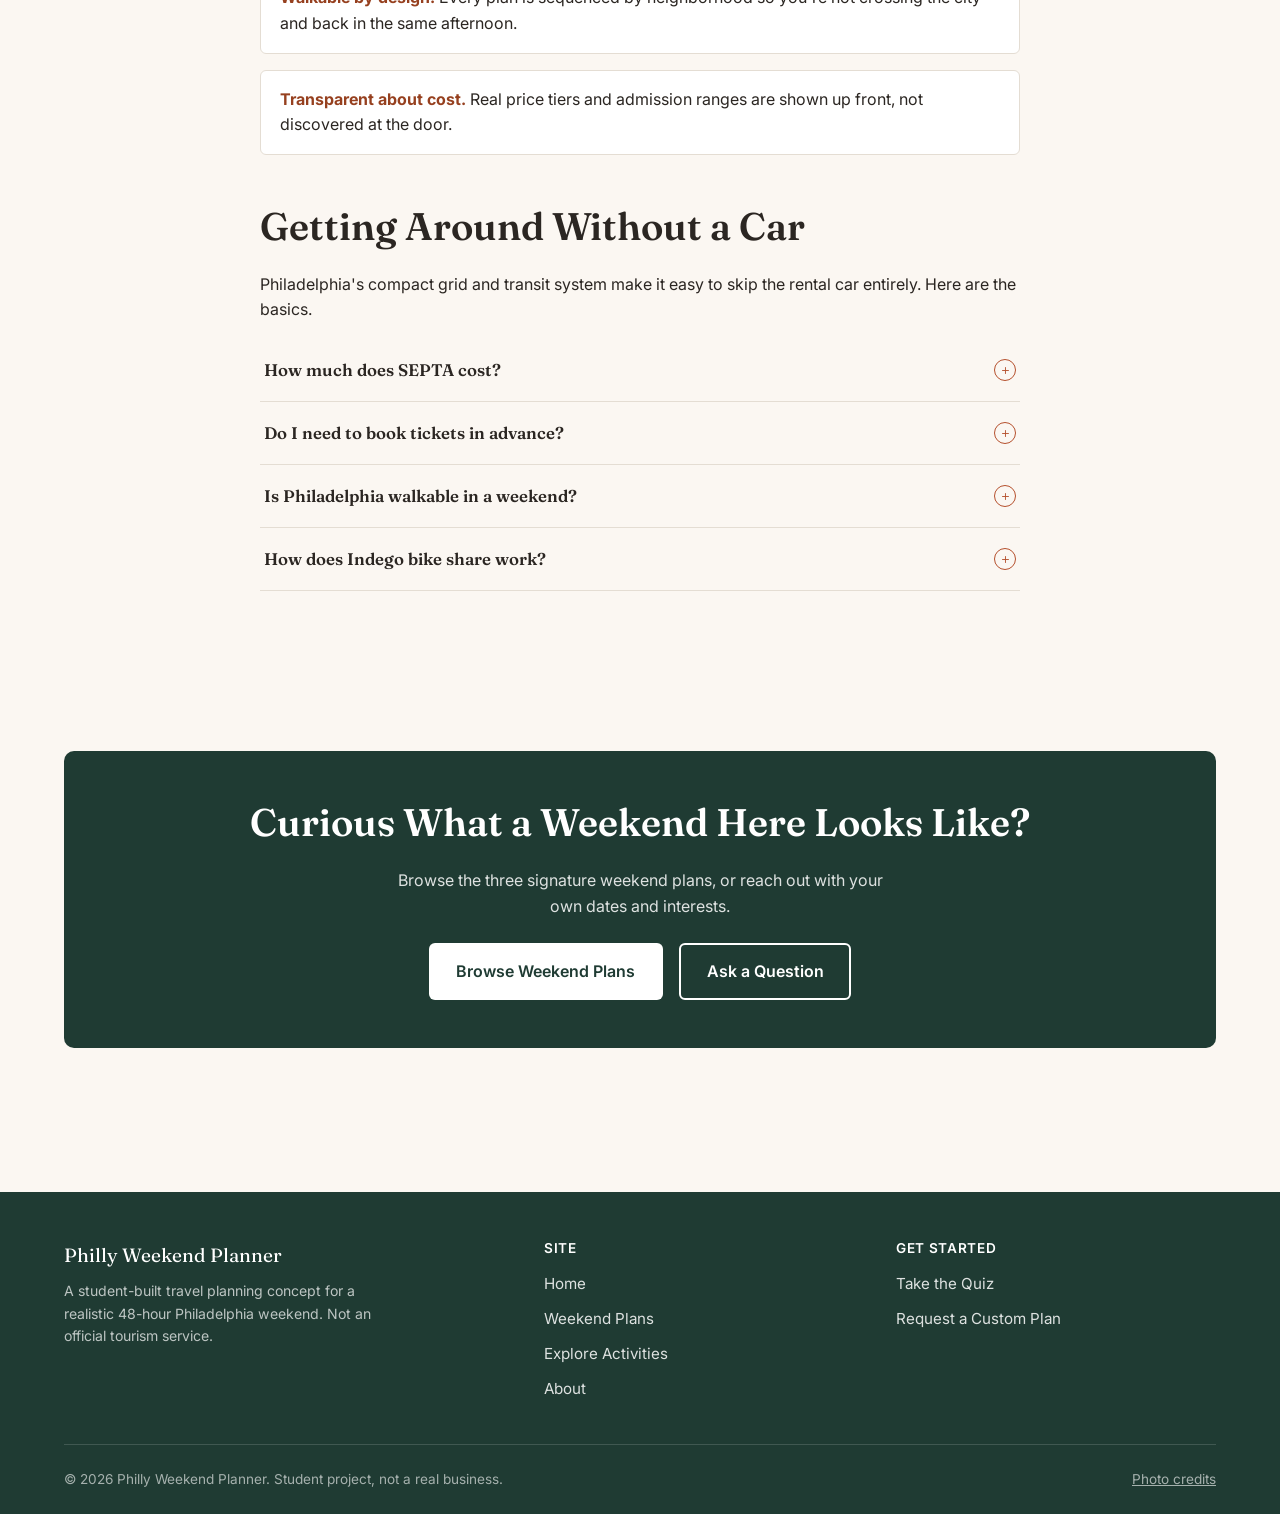
==== commit a5bf5cce: "Final QA pass: accessibility, heading hierarchy, and copy fixes Add main landmarks on all pages, fix" ====
--- a/about.html
+++ b/about.html
@@ -30,6 +30,8 @@
     </ul>
   </nav>
 </header>
+
+<main>
 
 <section class="page-banner">
   <div class="container">
@@ -78,7 +80,7 @@
     <div class="about-block">
       <h2>What Makes Us Different</h2>
       <ul class="differentiator-list">
-        <li><strong>Curated, not exhaustive.</strong> We'd rather hand you 3 great routes and 18 solid stops than 200 undifferentiated options.</li>
+        <li><strong>Curated, not exhaustive.</strong> We'd rather hand you 3 great routes and 16 solid stops than 200 undifferentiated options.</li>
         <li><strong>Walkable by design.</strong> Every plan is sequenced by neighborhood so you're not crossing the city and back in the same afternoon.</li>
         <li><strong>Transparent about cost.</strong> Real price tiers and admission ranges are shown up front, not discovered at the door.</li>
       </ul>
@@ -152,6 +154,8 @@
   </div>
 </section>
 
+</main>
+
 <footer class="site-footer">
   <div class="container">
     <div class="footer-grid">
@@ -160,7 +164,7 @@
         <p class="footer-note">A student-built travel planning concept for a realistic 48-hour Philadelphia weekend. Not an official tourism service.</p>
       </div>
       <div>
-        <h4>Site</h4>
+        <h3>Site</h3>
         <ul>
           <li><a href="index.html">Home</a></li>
           <li><a href="plans.html">Weekend Plans</a></li>
@@ -169,7 +173,7 @@
         </ul>
       </div>
       <div>
-        <h4>Get Started</h4>
+        <h3>Get Started</h3>
         <ul>
           <li><a href="index.html#quiz">Take the Quiz</a></li>
           <li><a href="contact.html">Request a Custom Plan</a></li>
--- a/css/styles.css
+++ b/css/styles.css
@@ -562,6 +562,14 @@
   object-fit: cover;
 }
 
+.offering-best-for {
+  font-size: 0.92rem;
+  color: var(--color-text-muted);
+  margin-bottom: 0.9rem;
+}
+
+.offering-best-for strong { color: var(--color-text); }
+
 .offering-benefit {
   background: var(--color-bg);
   border-left: 3px solid var(--color-primary);
@@ -909,7 +917,7 @@
   padding: 1.8rem;
 }
 
-.sidebar-card h3 { color: #fff; }
+.sidebar-card h2 { color: #fff; font-size: clamp(1.2rem, 2.5vw, 1.5rem); }
 .sidebar-card ul { padding-left: 1.1em; }
 .sidebar-card li { margin-bottom: 0.6rem; font-size: 0.97rem; color: rgba(255,255,255,0.9); }
 
@@ -928,7 +936,7 @@
   margin-bottom: 2rem;
 }
 
-.footer-grid h4 {
+.footer-grid h3 {
   color: #fff;
   font-family: var(--font-body);
   font-size: 0.85rem;
